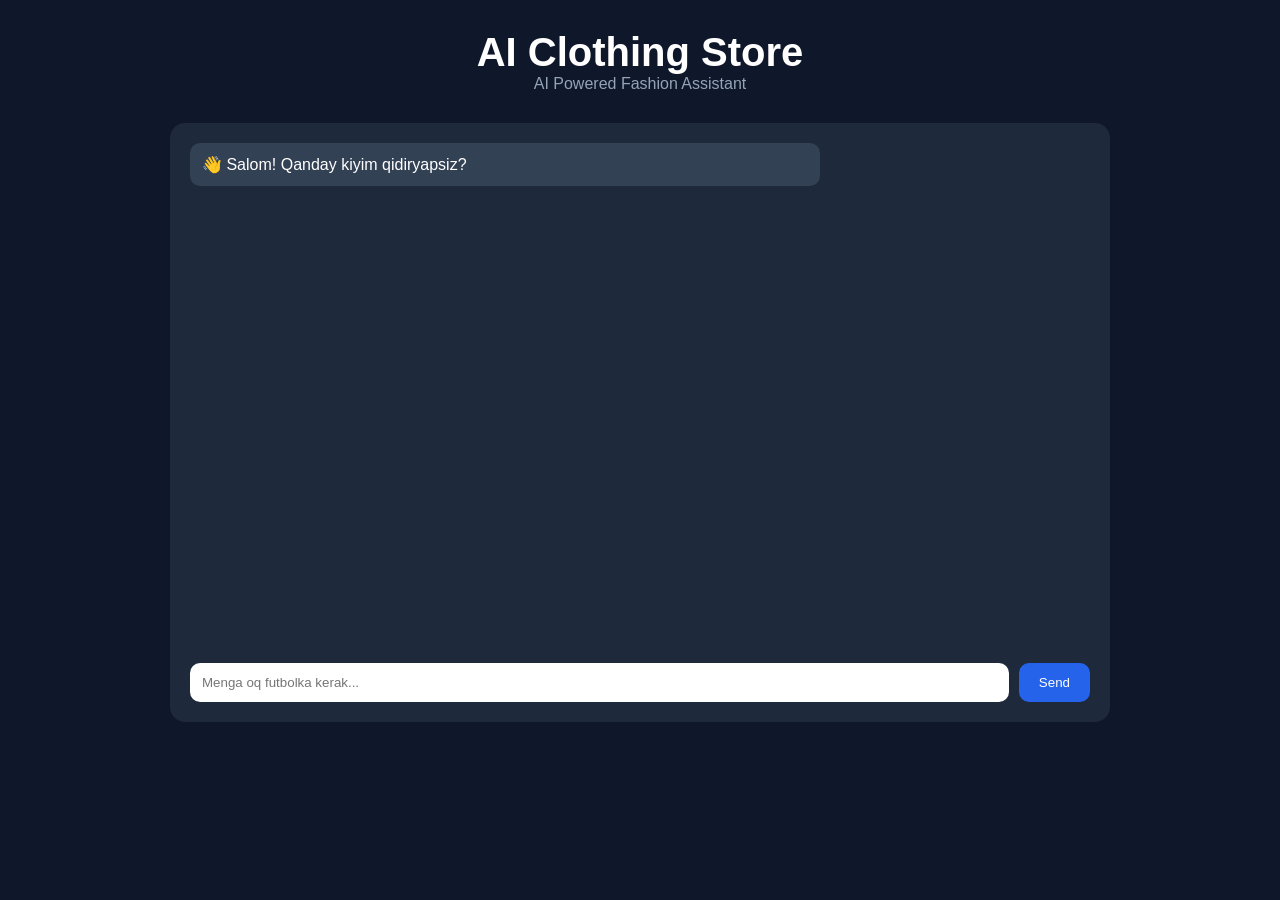
==== frontend/index.html @ 51e7223e "Complete AI chat and vector search integration" ====
<!DOCTYPE html>
<html lang="en">
<head>
    <meta charset="UTF-8">
    <meta name="viewport" content="width=device-width, initial-scale=1.0">
    <title>AI Clothing Store</title>

    <link rel="stylesheet" href="css/style.css">
</head>
<body>

    <div class="container">

        <header>
            <h1>AI Clothing Store</h1>
            <p>AI Powered Fashion Assistant</p>
        </header>

        <div class="chat-container">

            <div id="chat-box" class="chat-box">

                <div class="ai-message">
                    👋 Salom! Qanday kiyim qidiryapsiz?
                </div>

            </div>

            <div class="input-area">

                <input
                    type="text"
                    id="message-input"
                    placeholder="Menga oq futbolka kerak..."
                >

                <button id="send-btn">
                    Send
                </button>

            </div>

        </div>

    </div>

    <script src="js/app.js"></script>

</body>
</html>
---- frontend/css/style.css ----
*{
    margin:0;
    padding:0;
    box-sizing:border-box;
}

body{
    background:#0f172a;
    color:white;
    font-family:Arial, sans-serif;
}

.container{
    max-width:1000px;
    margin:auto;
    padding:30px;
}

header{
    text-align:center;
    margin-bottom:30px;
}

header h1{
    font-size:40px;
}

header p{
    color:#94a3b8;
}

.chat-container{
    background:#1e293b;
    border-radius:15px;
    padding:20px;
}

.chat-box{
    height:500px;
    overflow-y:auto;
    margin-bottom:20px;
}

.ai-message,
.user-message{
    padding:12px;
    border-radius:10px;
    margin-bottom:10px;
    max-width:70%;
}

.ai-message{
    background:#334155;
}

.user-message{
    background:#2563eb;
    margin-left:auto;
}

.input-area{
    display:flex;
    gap:10px;
}

input{
    flex:1;
    padding:12px;
    border:none;
    border-radius:10px;
}

button{
    padding:12px 20px;
    border:none;
    border-radius:10px;
    cursor:pointer;
    background:#2563eb;
    color:white;
}
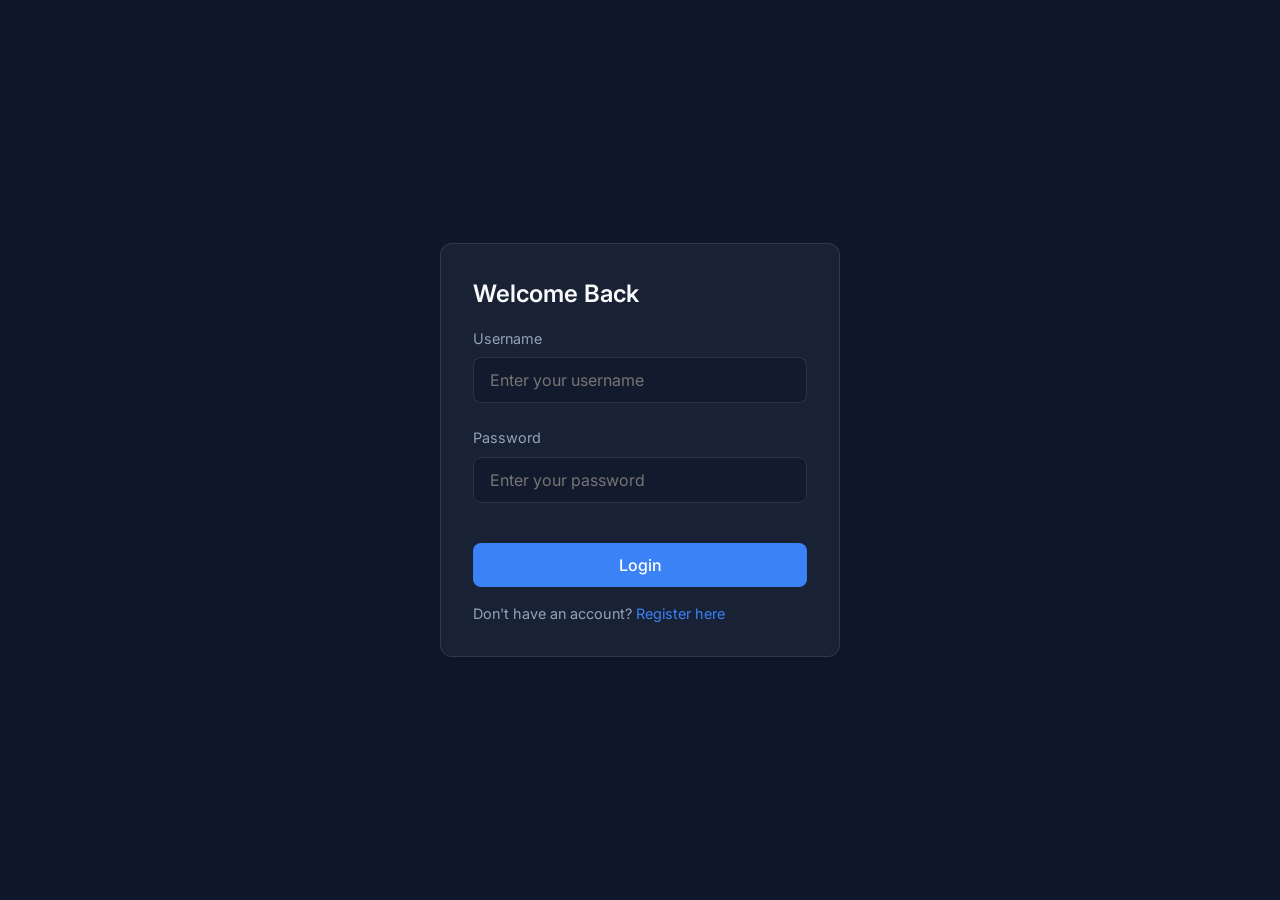
==== commit be50fc65: "ADD Frontend" ====
--- a/frontend/index.html
+++ b/frontend/index.html
@@ -3,48 +3,55 @@
 <head>
     <meta charset="UTF-8">
     <meta name="viewport" content="width=device-width, initial-scale=1.0">
-    <title>AI Clothing Store</title>
-
+    <title>AI Clothing Store - Redirecting</title>
+    <link href="https://fonts.googleapis.com/css2?family=Inter:wght@400;500;600;700&display=swap" rel="stylesheet">
     <link rel="stylesheet" href="css/style.css">
 </head>
 <body>
-
-    <div class="container">
-
-        <header>
-            <h1>AI Clothing Store</h1>
-            <p>AI Powered Fashion Assistant</p>
-        </header>
-
-        <div class="chat-container">
-
-            <div id="chat-box" class="chat-box">
-
-                <div class="ai-message">
-                    👋 Salom! Qanday kiyim qidiryapsiz?
-                </div>
-
+    <div class="auth-container">
+        <div class="card text-center" style="width: 100%; max-width: 400px; text-align: center;">
+            <h2>AI Clothing Store</h2>
+            <div id="loading" class="loader-container">
+                <div class="loader"></div>
             </div>
-
-            <div class="input-area">
-
-                <input
-                    type="text"
-                    id="message-input"
-                    placeholder="Menga oq futbolka kerak..."
-                >
-
-                <button id="send-btn">
-                    Send
-                </button>
-
-            </div>
-
+            <p class="mt-4" style="color: var(--text-muted)">Redirecting...</p>
         </div>
-
     </div>
-
-    <script src="js/app.js"></script>
-
+    <script>
+        // Simple script to check auth status and redirect
+        document.addEventListener('DOMContentLoaded', () => {
+            const token = localStorage.getItem('token');
+            if (!token) {
+                window.location.href = 'login.html';
+                return;
+            }
+            
+            try {
+                const userStr = localStorage.getItem('user');
+                if (userStr) {
+                    const user = JSON.parse(userStr);
+                    switch (user.role) {
+                        case 'boss':
+                            window.location.href = 'boss-dashboard.html';
+                            break;
+                        case 'admin':
+                            window.location.href = 'admin.html';
+                            break;
+                        case 'user':
+                        default:
+                            window.location.href = 'customer.html';
+                            break;
+                    }
+                } else {
+                    // Token exists but no user info, send to login to re-auth
+                    localStorage.removeItem('token');
+                    window.location.href = 'login.html';
+                }
+            } catch (e) {
+                localStorage.removeItem('token');
+                window.location.href = 'login.html';
+            }
+        });
+    </script>
 </body>
 </html>
--- a/frontend/css/style.css
+++ b/frontend/css/style.css
@@ -1,80 +1,400 @@
-*{
-    margin:0;
-    padding:0;
-    box-sizing:border-box;
-}
-
-body{
-    background:#0f172a;
-    color:white;
-    font-family:Arial, sans-serif;
-}
-
-.container{
-    max-width:1000px;
-    margin:auto;
-    padding:30px;
-}
-
-header{
-    text-align:center;
-    margin-bottom:30px;
-}
-
-header h1{
-    font-size:40px;
-}
-
-header p{
-    color:#94a3b8;
-}
-
-.chat-container{
-    background:#1e293b;
-    border-radius:15px;
-    padding:20px;
-}
-
-.chat-box{
-    height:500px;
-    overflow-y:auto;
-    margin-bottom:20px;
-}
-
-.ai-message,
-.user-message{
-    padding:12px;
-    border-radius:10px;
-    margin-bottom:10px;
-    max-width:70%;
-}
-
-.ai-message{
-    background:#334155;
-}
-
-.user-message{
-    background:#2563eb;
-    margin-left:auto;
-}
-
-.input-area{
-    display:flex;
-    gap:10px;
-}
-
-input{
-    flex:1;
-    padding:12px;
-    border:none;
-    border-radius:10px;
-}
-
-button{
-    padding:12px 20px;
-    border:none;
-    border-radius:10px;
-    cursor:pointer;
-    background:#2563eb;
-    color:white;
-}+:root {
+  /* Colors */
+  --bg-dark: #0f172a;
+  --bg-card: rgba(30, 41, 59, 0.7);
+  --bg-input: rgba(15, 23, 42, 0.6);
+  --primary: #3b82f6;
+  --primary-hover: #2563eb;
+  --text-main: #f8fafc;
+  --text-muted: #94a3b8;
+  --border-color: rgba(255, 255, 255, 0.1);
+  --danger: #ef4444;
+  --success: #22c55e;
+  
+  /* Fonts & Shadows */
+  --font-main: 'Inter', system-ui, -apple-system, sans-serif;
+  --shadow-card: 0 4px 6px -1px rgba(0, 0, 0, 0.1), 0 2px 4px -1px rgba(0, 0, 0, 0.06);
+  --shadow-glow: 0 0 15px rgba(59, 130, 246, 0.5);
+  --radius: 12px;
+  --transition: all 0.3s ease;
+}
+
+* {
+  margin: 0;
+  padding: 0;
+  box-sizing: border-box;
+}
+
+body {
+  font-family: var(--font-main);
+  background-color: var(--bg-dark);
+  color: var(--text-main);
+  line-height: 1.5;
+  min-height: 100vh;
+  display: flex;
+  flex-direction: column;
+}
+
+/* Typography */
+h1, h2, h3 {
+  font-weight: 600;
+  margin-bottom: 1rem;
+}
+
+a {
+  color: var(--primary);
+  text-decoration: none;
+  transition: var(--transition);
+}
+
+a:hover {
+  color: var(--primary-hover);
+  text-shadow: 0 0 8px rgba(59, 130, 246, 0.4);
+}
+
+/* Layouts */
+.container {
+  max-width: 1200px;
+  margin: 0 auto;
+  padding: 2rem;
+  width: 100%;
+}
+
+.auth-container {
+  display: flex;
+  align-items: center;
+  justify-content: center;
+  min-height: 100vh;
+  padding: 1rem;
+}
+
+/* Glassmorphism Card */
+.card {
+  background: var(--bg-card);
+  backdrop-filter: blur(12px);
+  -webkit-backdrop-filter: blur(12px);
+  border: 1px solid var(--border-color);
+  border-radius: var(--radius);
+  padding: 2rem;
+  box-shadow: var(--shadow-card);
+}
+
+.auth-card {
+  width: 100%;
+  max-width: 400px;
+}
+
+/* Forms */
+.form-group {
+  margin-bottom: 1.5rem;
+}
+
+.form-group label {
+  display: block;
+  margin-bottom: 0.5rem;
+  color: var(--text-muted);
+  font-size: 0.9rem;
+}
+
+.form-control {
+  width: 100%;
+  padding: 0.75rem 1rem;
+  background-color: var(--bg-input);
+  border: 1px solid var(--border-color);
+  border-radius: 8px;
+  color: var(--text-main);
+  font-family: inherit;
+  font-size: 1rem;
+  transition: var(--transition);
+}
+
+.form-control:focus {
+  outline: none;
+  border-color: var(--primary);
+  box-shadow: 0 0 0 2px rgba(59, 130, 246, 0.2);
+}
+
+/* Buttons */
+.btn {
+  display: inline-block;
+  font-family: inherit;
+  font-size: 1rem;
+  font-weight: 500;
+  text-align: center;
+  cursor: pointer;
+  padding: 0.75rem 1.5rem;
+  border: none;
+  border-radius: 8px;
+  transition: var(--transition);
+  width: 100%;
+}
+
+.btn-primary {
+  background-color: var(--primary);
+  color: white;
+}
+
+.btn-primary:hover {
+  background-color: var(--primary-hover);
+  box-shadow: var(--shadow-glow);
+  transform: translateY(-1px);
+}
+
+.btn-danger {
+  background-color: var(--danger);
+  color: white;
+}
+
+.btn-danger:hover {
+  filter: brightness(1.1);
+}
+
+/* Navbar */
+.navbar {
+  display: flex;
+  justify-content: space-between;
+  align-items: center;
+  padding: 1rem 2rem;
+  background: rgba(15, 23, 42, 0.8);
+  backdrop-filter: blur(10px);
+  border-bottom: 1px solid var(--border-color);
+  position: sticky;
+  top: 0;
+  z-index: 100;
+}
+
+.nav-brand {
+  font-size: 1.5rem;
+  font-weight: 700;
+  background: linear-gradient(90deg, #60a5fa, #a78bfa);
+  -webkit-background-clip: text;
+  -webkit-text-fill-color: transparent;
+}
+
+.nav-links {
+  display: flex;
+  gap: 1.5rem;
+  align-items: center;
+}
+
+/* Chat UI */
+.chat-container {
+  display: flex;
+  flex-direction: column;
+  height: calc(100vh - 80px);
+  max-width: 800px;
+  margin: 0 auto;
+  padding: 1rem;
+}
+
+.chat-box {
+  flex: 1;
+  overflow-y: auto;
+  padding: 1rem;
+  display: flex;
+  flex-direction: column;
+  gap: 1rem;
+  border: 1px solid var(--border-color);
+  border-radius: var(--radius) var(--radius) 0 0;
+  background: var(--bg-card);
+  backdrop-filter: blur(5px);
+}
+
+.chat-message {
+  max-width: 80%;
+  padding: 1rem;
+  border-radius: 12px;
+  animation: fadeIn 0.3s ease;
+  line-height: 1.4;
+}
+
+.message-user {
+  align-self: flex-end;
+  background-color: var(--primary);
+  border-bottom-right-radius: 2px;
+}
+
+.message-ai {
+  align-self: flex-start;
+  background-color: var(--bg-input);
+  border: 1px solid var(--border-color);
+  border-bottom-left-radius: 2px;
+}
+
+.chat-input-container {
+  display: flex;
+  gap: 0.5rem;
+  padding: 1rem;
+  background: var(--bg-card);
+  border: 1px solid var(--border-color);
+  border-top: none;
+  border-radius: 0 0 var(--radius) var(--radius);
+}
+
+.chat-input-container .form-control {
+  flex: 1;
+  margin-bottom: 0;
+}
+
+.chat-input-container .btn {
+  width: auto;
+}
+
+/* Product Card inside Chat */
+.product-card {
+  margin-top: 1rem;
+  background: rgba(0,0,0,0.2);
+  border: 1px solid rgba(255,255,255,0.1);
+  padding: 1rem;
+  border-radius: 8px;
+}
+
+.product-card h4 {
+  color: #60a5fa;
+  margin-bottom: 0.5rem;
+}
+
+.product-card ul {
+  list-style: none;
+  font-size: 0.9rem;
+}
+
+.product-card li {
+  margin-bottom: 0.25rem;
+}
+
+.product-price {
+  font-size: 1.1rem;
+  font-weight: bold;
+  color: #34d399;
+  margin-top: 0.5rem;
+}
+
+.buy-instruction {
+  margin-top: 1rem;
+  font-style: italic;
+  color: #cbd5e1;
+  font-size: 0.9rem;
+}
+
+/* Dashboard Stats */
+.stats-grid {
+  display: grid;
+  grid-template-columns: repeat(auto-fit, minmax(240px, 1fr));
+  gap: 1.5rem;
+  margin-bottom: 2rem;
+}
+
+.stat-card {
+  text-align: center;
+  transition: transform 0.2s;
+}
+
+.stat-card:hover {
+  transform: translateY(-5px);
+  box-shadow: var(--shadow-glow);
+}
+
+.stat-title {
+  color: var(--text-muted);
+  font-size: 0.9rem;
+  text-transform: uppercase;
+  letter-spacing: 0.05em;
+}
+
+.stat-value {
+  font-size: 2.5rem;
+  font-weight: 700;
+  margin-top: 0.5rem;
+  background: linear-gradient(90deg, #f8fafc, #94a3b8);
+  -webkit-background-clip: text;
+  -webkit-text-fill-color: transparent;
+}
+
+/* Tables */
+.table-container {
+  overflow-x: auto;
+  border-radius: var(--radius);
+  border: 1px solid var(--border-color);
+  background: var(--bg-card);
+}
+
+table {
+  width: 100%;
+  border-collapse: collapse;
+}
+
+th, td {
+  padding: 1rem;
+  text-align: left;
+  border-bottom: 1px solid var(--border-color);
+}
+
+th {
+  background-color: rgba(0,0,0,0.2);
+  color: var(--text-muted);
+  font-weight: 500;
+  text-transform: uppercase;
+  font-size: 0.8rem;
+  letter-spacing: 0.05em;
+}
+
+tbody tr:hover {
+  background-color: rgba(255,255,255,0.02);
+}
+
+tbody tr:last-child td {
+  border-bottom: none;
+}
+
+/* Loaders & Errors */
+.loader {
+  display: inline-block;
+  width: 24px;
+  height: 24px;
+  border: 3px solid rgba(255,255,255,0.3);
+  border-radius: 50%;
+  border-top-color: #fff;
+  animation: spin 1s ease-in-out infinite;
+}
+
+.loader-container {
+  display: flex;
+  justify-content: center;
+  align-items: center;
+  padding: 2rem;
+}
+
+.error-message {
+  color: var(--danger);
+  background: rgba(239, 68, 68, 0.1);
+  border: 1px solid var(--danger);
+  padding: 0.75rem;
+  border-radius: 8px;
+  margin-bottom: 1rem;
+  font-size: 0.9rem;
+}
+
+/* Animations */
+@keyframes spin {
+  to { transform: rotate(360deg); }
+}
+
+@keyframes fadeIn {
+  from { opacity: 0; transform: translateY(10px); }
+  to { opacity: 1; transform: translateY(0); }
+}
+
+/* Utilities */
+.hidden {
+  display: none !important;
+}
+
+.flex-between {
+  display: flex;
+  justify-content: space-between;
+  align-items: center;
+}
+
+.mt-4 { margin-top: 1rem; }
+.mb-4 { margin-bottom: 1rem; }
